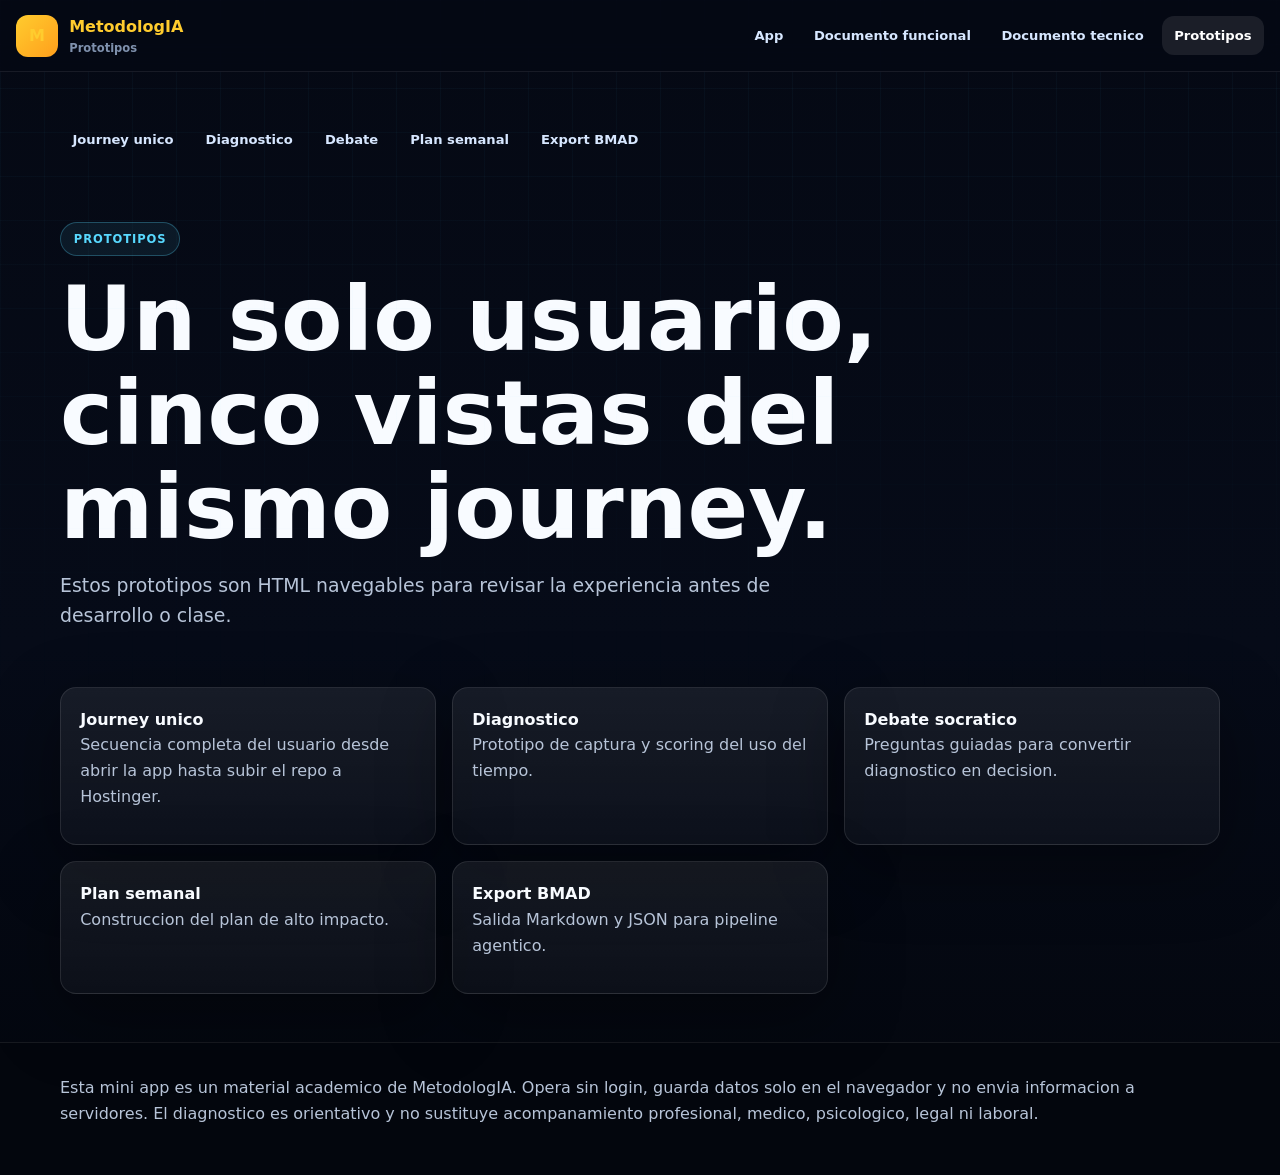
==== prototipos/index.html @ 7e67502f "Initial MetodologIA ocupado productivo app" ====
<!doctype html>
<html lang="es">
<head>
  <meta charset="utf-8">
  <meta name="viewport" content="width=device-width, initial-scale=1">
  <title>Indice de prototipos | Prototipos | MetodologIA</title>
  <link rel="icon" href="../assets/favicon.svg" type="image/svg+xml">
  <link rel="stylesheet" href="../assets/styles.css">
</head>
<body>
  <header class="topbar">
    <a class="brand" href="../index.html"><span class="brand-mark">M</span><span><strong>Metodolog<span>IA</span></strong><small>Prototipos</small></span></a>
    <nav class="nav"><a href="../index.html">App</a><a href="../documento-funcional.html">Documento funcional</a><a href="../documento-tecnico.html">Documento tecnico</a><a class="active" href="index.html">Prototipos</a></nav>
  </header>
  <main class="wrap doc">
    <div class="prototype-nav"><a class="" href="01-journey-usuario.html">Journey unico</a><a class="" href="02-diagnostico.html">Diagnostico</a><a class="" href="03-debate-socratico.html">Debate</a><a class="" href="04-plan-semanal.html">Plan semanal</a><a class="" href="05-export-bmad.html">Export BMAD</a></div>
    <section class="doc-hero"><span class="eyebrow">Prototipos</span><h1>Un solo usuario, cinco vistas del mismo journey.</h1><p class="lead">Estos prototipos son HTML navegables para revisar la experiencia antes de desarrollo o clase.</p></section><div class="station-grid"><a class="station-card" href="01-journey-usuario.html"><strong>Journey unico</strong><p>Secuencia completa del usuario desde abrir la app hasta subir el repo a Hostinger.</p></a><a class="station-card" href="02-diagnostico.html"><strong>Diagnostico</strong><p>Prototipo de captura y scoring del uso del tiempo.</p></a><a class="station-card" href="03-debate-socratico.html"><strong>Debate socratico</strong><p>Preguntas guiadas para convertir diagnostico en decision.</p></a><a class="station-card" href="04-plan-semanal.html"><strong>Plan semanal</strong><p>Construccion del plan de alto impacto.</p></a><a class="station-card" href="05-export-bmad.html"><strong>Export BMAD</strong><p>Salida Markdown y JSON para pipeline agentico.</p></a></div>
  </main>
  <footer class="footer"><div class="wrap"><p>Esta mini app es un material academico de MetodologIA. Opera sin login, guarda datos solo en el navegador y no envia informacion a servidores. El diagnostico es orientativo y no sustituye acompanamiento profesional, medico, psicologico, legal ni laboral.</p></div></footer>
  <script src="../assets/storage.js"></script>
  <script src="../assets/diagnostic-engine.js"></script>
  <script src="../assets/exporters.js"></script>
  <script src="../assets/app.js"></script>
</body>
</html>
---- assets/styles.css ----
:root{--bg:#050914;--bg2:#0b1324;--panel:#10192d;--panel2:#15213a;--line:#26375d;--text:#f8fbff;--muted:#b7c4d8;--cyan:#58d9ff;--blue:#6d8cff;--gold:#ffcc2e;--orange:#ff9f1c;--danger:#ff5c7a;--ok:#62e6a8;--radius:16px;--shadow:0 22px 70px rgba(0,0,0,.36);font-family:Inter,ui-sans-serif,system-ui,-apple-system,BlinkMacSystemFont,"Segoe UI",sans-serif}
*{box-sizing:border-box;min-width:0}html{scroll-behavior:smooth}body{margin:0;background:linear-gradient(180deg,var(--bg),#060b18 55%,#03060d);color:var(--text);font-family:Inter,ui-sans-serif,system-ui,-apple-system,BlinkMacSystemFont,"Segoe UI",sans-serif;line-height:1.6;overflow-x:hidden}body:before{content:"";position:fixed;inset:0;pointer-events:none;background:linear-gradient(rgba(88,217,255,.04) 1px,transparent 1px),linear-gradient(90deg,rgba(88,217,255,.04) 1px,transparent 1px);background-size:44px 44px;mask-image:linear-gradient(to bottom,black,transparent 80%)}
a{color:inherit;text-decoration:none}p{color:var(--muted);margin:0 0 1rem}h1,h2,h3{line-height:1.05;margin:0 0 1rem;letter-spacing:0}h1{font-size:clamp(2.4rem,7vw,5.8rem);max-width:980px}h2{font-size:clamp(1.7rem,4vw,3rem)}h1 span,.brand span{color:var(--gold)}code,pre{font-family:ui-monospace,SFMono-Regular,Menlo,monospace}pre{white-space:pre-wrap;background:#050914;border:1px solid var(--line);border-radius:14px;padding:1rem;overflow:auto;color:#d7e7ff}.wrap{width:min(1160px,calc(100% - 40px));margin:0 auto}.topbar{position:sticky;top:0;z-index:40;display:flex;align-items:center;gap:1rem;padding:.85rem 1rem;background:rgba(5,9,20,.86);border-bottom:1px solid rgba(255,255,255,.08);backdrop-filter:blur(16px)}.brand{display:flex;align-items:center;gap:.7rem}.brand-mark{width:42px;height:42px;border-radius:12px;background:linear-gradient(135deg,var(--gold),var(--orange));color:#07101f;display:grid;place-items:center;font-weight:900}.brand strong{font-size:1rem}.brand small{display:block;color:#7f91ad;font-weight:700;font-size:.72rem}.nav{margin-left:auto;display:flex;gap:.35rem;flex-wrap:wrap}.nav a,.prototype-nav a{padding:.58rem .78rem;border-radius:12px;color:#d7e7ff;font-weight:800;font-size:.82rem}.nav a:hover,.nav a.active,.prototype-nav a.active{background:rgba(255,255,255,.09);color:white}.hero{padding:6rem 0 4rem}.tool-hero{min-height:calc(100vh - 72px);display:flex;align-items:center}.hero-grid{display:grid;grid-template-columns:1.15fr .85fr;gap:2rem;align-items:center}.lead{font-size:1.18rem;max-width:780px}.eyebrow{display:inline-block;color:var(--cyan);border:1px solid rgba(88,217,255,.28);background:rgba(88,217,255,.08);border-radius:999px;padding:.42rem .8rem;font-weight:900;font-size:.72rem;letter-spacing:.08em;text-transform:uppercase;margin-bottom:1rem}.btn{border:1px solid var(--line);border-radius:14px;padding:.82rem 1.05rem;font-weight:900;display:inline-flex;align-items:center;justify-content:center;gap:.45rem;cursor:pointer;background:var(--panel);color:var(--text)}.btn.primary{background:linear-gradient(135deg,var(--cyan),var(--blue));border-color:transparent;color:#06101f}.btn.ghost{background:rgba(255,255,255,.04)}.btn.danger{background:rgba(255,92,122,.12);border-color:rgba(255,92,122,.38);color:#ffd6de}.hero-actions,.toolbar{display:flex;flex-wrap:wrap;gap:.75rem;margin-top:1.3rem}.hero-panel,.panel,.notice,.doc-section,.result-card,.station-card,.mini-card{background:linear-gradient(180deg,rgba(255,255,255,.07),rgba(255,255,255,.035));border:1px solid rgba(255,255,255,.1);border-radius:var(--radius);box-shadow:var(--shadow)}.hero-panel{display:grid;grid-template-columns:1fr 1fr;gap:1rem;padding:1rem}.metric{padding:1rem;border-radius:14px;background:rgba(5,9,20,.58);border:1px solid var(--line)}.metric strong{font-size:2rem;display:block}.metric span,.result-card span{color:#92a5c4;font-weight:800;font-size:.78rem}.section{padding:4rem 0}.section-head{max-width:760px;margin-bottom:1.6rem}.station-grid,.source-grid,.results-grid,.spec-grid{display:grid;grid-template-columns:repeat(3,1fr);gap:1rem}.station-card,.mini-card,.result-card{display:block;padding:1.2rem}.station-card span{color:var(--gold);font-weight:900;font-family:ui-monospace,SFMono-Regular,Menlo,monospace}.station-card:hover{border-color:rgba(88,217,255,.35);transform:translateY(-2px)}.notice{padding:1rem;margin:1rem 0;color:#ffeaa0}.app-shell{scroll-margin-top:90px}.activity-table-wrap{overflow:auto;border:1px solid var(--line);border-radius:16px}.activity-table{width:100%;border-collapse:collapse;min-width:860px;background:rgba(5,9,20,.55)}th,td{text-align:left;padding:.75rem;border-bottom:1px solid var(--line);vertical-align:middle}th{color:#dce9ff;font-size:.82rem}input,select,textarea{width:100%;border:1px solid var(--line);background:#07101f;color:var(--text);border-radius:12px;padding:.75rem;font:inherit}label{display:grid;gap:.45rem;color:#dce9ff;font-weight:800}.results-grid{grid-template-columns:repeat(4,1fr);margin-top:1rem}.result-card strong{font-size:2rem;color:var(--gold);display:block}.quadrants{display:grid;grid-template-columns:repeat(2,1fr);gap:1rem;margin-top:1rem}.quadrant{padding:1rem;border:1px solid var(--line);border-radius:16px;background:rgba(255,255,255,.04)}.quadrant ul{margin:.5rem 0 0;padding-left:1.1rem;color:var(--muted)}.two-col{display:grid;grid-template-columns:.85fr 1.15fr;gap:1.5rem;align-items:start}.panel{padding:1.2rem}.question-list{display:grid;gap:.75rem}.question-list div{padding:.85rem;border-radius:12px;background:rgba(88,217,255,.07);border:1px solid rgba(88,217,255,.18)}.plan-form{display:grid;gap:1rem}.closing-panel{text-align:center;background:linear-gradient(135deg,rgba(255,204,46,.1),rgba(88,217,255,.08));border:1px solid rgba(255,204,46,.24);border-radius:22px}.doc{padding:3rem 0}.doc-hero{padding:2.5rem 0}.doc-section{padding:1.4rem;margin:1rem 0}.prototype-nav{display:flex;gap:.45rem;flex-wrap:wrap;margin-bottom:1.4rem}.timeline{display:grid;gap:.8rem}.timeline div{display:grid;grid-template-columns:44px 1fr;gap:.8rem;padding:1rem;border-radius:16px;background:rgba(255,255,255,.05);border:1px solid var(--line)}.timeline span{width:34px;height:34px;display:grid;place-items:center;border-radius:11px;background:linear-gradient(135deg,var(--gold),var(--orange));color:#07101f;font-weight:900}.prototype-demo{display:grid;gap:1rem}.demo-output{padding:1rem;border-radius:14px;background:#07101f;border:1px solid var(--line);color:var(--muted)}.footer{padding:2rem 0;border-top:1px solid rgba(255,255,255,.08);background:#03060d}.footer-grid{display:grid;grid-template-columns:1fr 1fr;gap:1.5rem}
@media(max-width:940px){.hero-grid,.two-col,.station-grid,.source-grid,.results-grid,.spec-grid,.footer-grid{grid-template-columns:1fr}.hero-panel,.quadrants{grid-template-columns:1fr}.tool-hero{min-height:auto}.nav{width:100%;margin-left:0}.topbar{align-items:flex-start;flex-wrap:wrap}h1{font-size:clamp(2.15rem,12vw,3.4rem)}.wrap{width:min(100% - 28px,1160px)}.section{padding:3rem 0}}
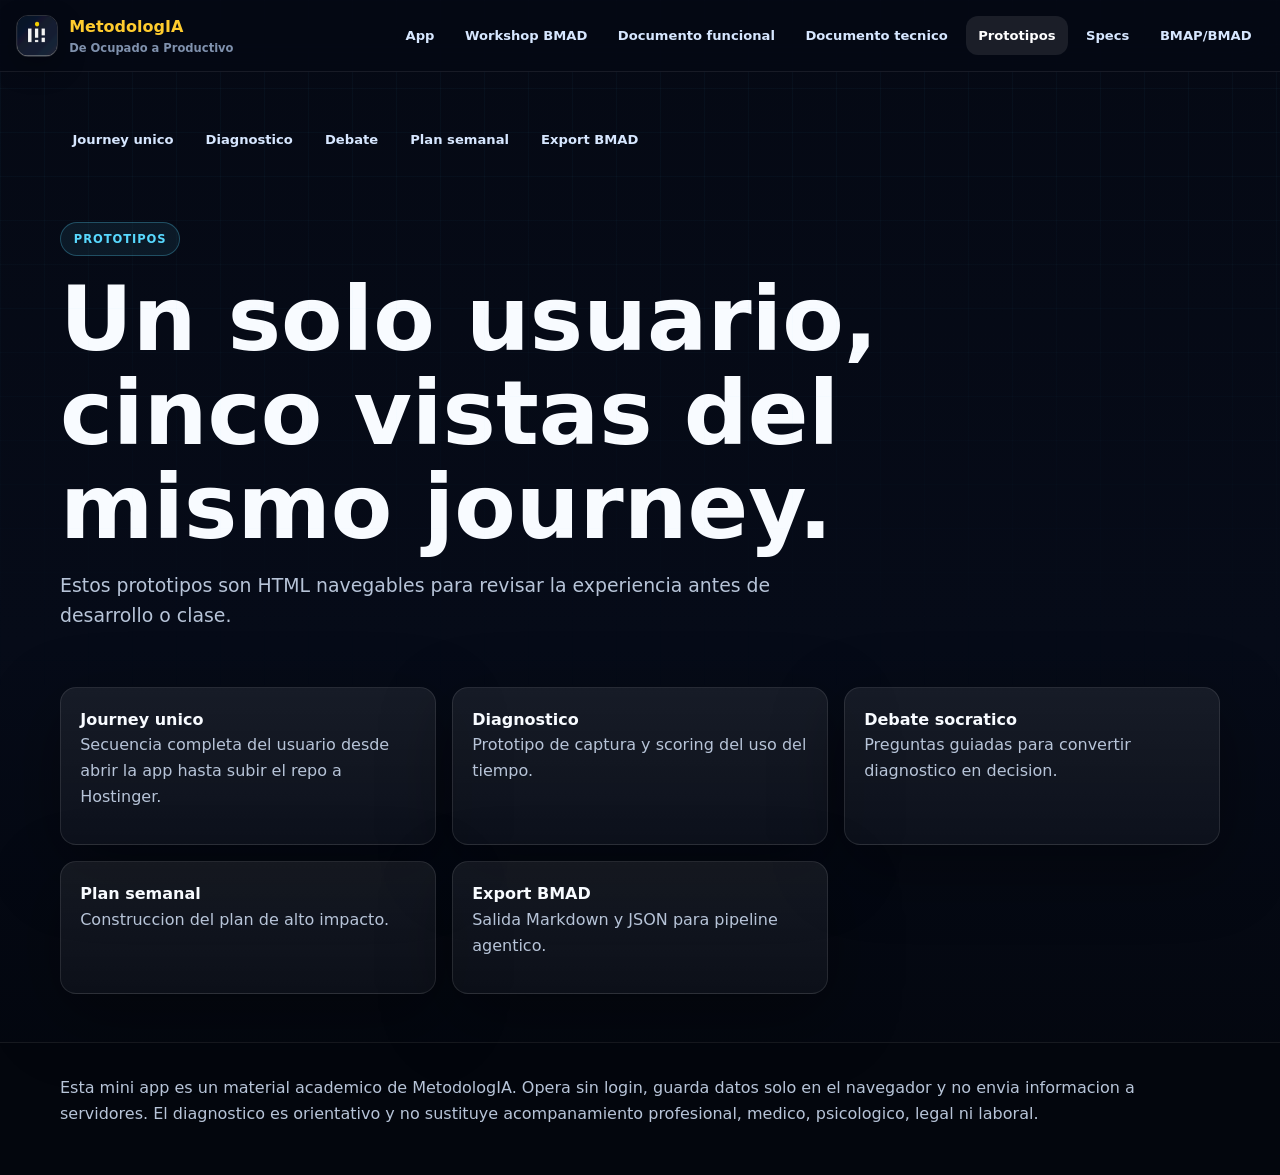
==== commit c97cfada: "Add BMAD workshop and Gemini guide" ====
--- a/prototipos/index.html
+++ b/prototipos/index.html
@@ -9,8 +9,11 @@
 </head>
 <body>
   <header class="topbar">
-    <a class="brand" href="../index.html"><span class="brand-mark">M</span><span><strong>Metodolog<span>IA</span></strong><small>Prototipos</small></span></a>
-    <nav class="nav"><a href="../index.html">App</a><a href="../documento-funcional.html">Documento funcional</a><a href="../documento-tecnico.html">Documento tecnico</a><a class="active" href="index.html">Prototipos</a></nav>
+    <a class="brand" href="../index.html" aria-label="Ir a la app MetodologIA">
+      <img class="brand-logo" src="../assets/metodologia_logo_primary.png" alt="MetodologIA">
+      <span><strong>Metodolog<span>IA</span></strong><small>De Ocupado a Productivo</small></span>
+    </a>
+    <nav class="nav"><a class="" href="../index.html">App</a><a class="" href="../workshop-bmad.html">Workshop BMAD</a><a class="" href="../documento-funcional.html">Documento funcional</a><a class="" href="../documento-tecnico.html">Documento tecnico</a><a class="active" href="../prototipos/index.html">Prototipos</a><a class="" href="../specs/00-product-vision.md">Specs</a><a class="" href="../bmap/prd.md">BMAP/BMAD</a></nav>
   </header>
   <main class="wrap doc">
     <div class="prototype-nav"><a class="" href="01-journey-usuario.html">Journey unico</a><a class="" href="02-diagnostico.html">Diagnostico</a><a class="" href="03-debate-socratico.html">Debate</a><a class="" href="04-plan-semanal.html">Plan semanal</a><a class="" href="05-export-bmad.html">Export BMAD</a></div>
--- a/assets/styles.css
+++ b/assets/styles.css
@@ -2,4 +2,29 @@
 *{box-sizing:border-box;min-width:0}html{scroll-behavior:smooth}body{margin:0;background:linear-gradient(180deg,var(--bg),#060b18 55%,#03060d);color:var(--text);font-family:Inter,ui-sans-serif,system-ui,-apple-system,BlinkMacSystemFont,"Segoe UI",sans-serif;line-height:1.6;overflow-x:hidden}body:before{content:"";position:fixed;inset:0;pointer-events:none;background:linear-gradient(rgba(88,217,255,.04) 1px,transparent 1px),linear-gradient(90deg,rgba(88,217,255,.04) 1px,transparent 1px);background-size:44px 44px;mask-image:linear-gradient(to bottom,black,transparent 80%)}
 a{color:inherit;text-decoration:none}p{color:var(--muted);margin:0 0 1rem}h1,h2,h3{line-height:1.05;margin:0 0 1rem;letter-spacing:0}h1{font-size:clamp(2.4rem,7vw,5.8rem);max-width:980px}h2{font-size:clamp(1.7rem,4vw,3rem)}h1 span,.brand span{color:var(--gold)}code,pre{font-family:ui-monospace,SFMono-Regular,Menlo,monospace}pre{white-space:pre-wrap;background:#050914;border:1px solid var(--line);border-radius:14px;padding:1rem;overflow:auto;color:#d7e7ff}.wrap{width:min(1160px,calc(100% - 40px));margin:0 auto}.topbar{position:sticky;top:0;z-index:40;display:flex;align-items:center;gap:1rem;padding:.85rem 1rem;background:rgba(5,9,20,.86);border-bottom:1px solid rgba(255,255,255,.08);backdrop-filter:blur(16px)}.brand{display:flex;align-items:center;gap:.7rem}.brand-mark{width:42px;height:42px;border-radius:12px;background:linear-gradient(135deg,var(--gold),var(--orange));color:#07101f;display:grid;place-items:center;font-weight:900}.brand strong{font-size:1rem}.brand small{display:block;color:#7f91ad;font-weight:700;font-size:.72rem}.nav{margin-left:auto;display:flex;gap:.35rem;flex-wrap:wrap}.nav a,.prototype-nav a{padding:.58rem .78rem;border-radius:12px;color:#d7e7ff;font-weight:800;font-size:.82rem}.nav a:hover,.nav a.active,.prototype-nav a.active{background:rgba(255,255,255,.09);color:white}.hero{padding:6rem 0 4rem}.tool-hero{min-height:calc(100vh - 72px);display:flex;align-items:center}.hero-grid{display:grid;grid-template-columns:1.15fr .85fr;gap:2rem;align-items:center}.lead{font-size:1.18rem;max-width:780px}.eyebrow{display:inline-block;color:var(--cyan);border:1px solid rgba(88,217,255,.28);background:rgba(88,217,255,.08);border-radius:999px;padding:.42rem .8rem;font-weight:900;font-size:.72rem;letter-spacing:.08em;text-transform:uppercase;margin-bottom:1rem}.btn{border:1px solid var(--line);border-radius:14px;padding:.82rem 1.05rem;font-weight:900;display:inline-flex;align-items:center;justify-content:center;gap:.45rem;cursor:pointer;background:var(--panel);color:var(--text)}.btn.primary{background:linear-gradient(135deg,var(--cyan),var(--blue));border-color:transparent;color:#06101f}.btn.ghost{background:rgba(255,255,255,.04)}.btn.danger{background:rgba(255,92,122,.12);border-color:rgba(255,92,122,.38);color:#ffd6de}.hero-actions,.toolbar{display:flex;flex-wrap:wrap;gap:.75rem;margin-top:1.3rem}.hero-panel,.panel,.notice,.doc-section,.result-card,.station-card,.mini-card{background:linear-gradient(180deg,rgba(255,255,255,.07),rgba(255,255,255,.035));border:1px solid rgba(255,255,255,.1);border-radius:var(--radius);box-shadow:var(--shadow)}.hero-panel{display:grid;grid-template-columns:1fr 1fr;gap:1rem;padding:1rem}.metric{padding:1rem;border-radius:14px;background:rgba(5,9,20,.58);border:1px solid var(--line)}.metric strong{font-size:2rem;display:block}.metric span,.result-card span{color:#92a5c4;font-weight:800;font-size:.78rem}.section{padding:4rem 0}.section-head{max-width:760px;margin-bottom:1.6rem}.station-grid,.source-grid,.results-grid,.spec-grid{display:grid;grid-template-columns:repeat(3,1fr);gap:1rem}.station-card,.mini-card,.result-card{display:block;padding:1.2rem}.station-card span{color:var(--gold);font-weight:900;font-family:ui-monospace,SFMono-Regular,Menlo,monospace}.station-card:hover{border-color:rgba(88,217,255,.35);transform:translateY(-2px)}.notice{padding:1rem;margin:1rem 0;color:#ffeaa0}.app-shell{scroll-margin-top:90px}.activity-table-wrap{overflow:auto;border:1px solid var(--line);border-radius:16px}.activity-table{width:100%;border-collapse:collapse;min-width:860px;background:rgba(5,9,20,.55)}th,td{text-align:left;padding:.75rem;border-bottom:1px solid var(--line);vertical-align:middle}th{color:#dce9ff;font-size:.82rem}input,select,textarea{width:100%;border:1px solid var(--line);background:#07101f;color:var(--text);border-radius:12px;padding:.75rem;font:inherit}label{display:grid;gap:.45rem;color:#dce9ff;font-weight:800}.results-grid{grid-template-columns:repeat(4,1fr);margin-top:1rem}.result-card strong{font-size:2rem;color:var(--gold);display:block}.quadrants{display:grid;grid-template-columns:repeat(2,1fr);gap:1rem;margin-top:1rem}.quadrant{padding:1rem;border:1px solid var(--line);border-radius:16px;background:rgba(255,255,255,.04)}.quadrant ul{margin:.5rem 0 0;padding-left:1.1rem;color:var(--muted)}.two-col{display:grid;grid-template-columns:.85fr 1.15fr;gap:1.5rem;align-items:start}.panel{padding:1.2rem}.question-list{display:grid;gap:.75rem}.question-list div{padding:.85rem;border-radius:12px;background:rgba(88,217,255,.07);border:1px solid rgba(88,217,255,.18)}.plan-form{display:grid;gap:1rem}.closing-panel{text-align:center;background:linear-gradient(135deg,rgba(255,204,46,.1),rgba(88,217,255,.08));border:1px solid rgba(255,204,46,.24);border-radius:22px}.doc{padding:3rem 0}.doc-hero{padding:2.5rem 0}.doc-section{padding:1.4rem;margin:1rem 0}.prototype-nav{display:flex;gap:.45rem;flex-wrap:wrap;margin-bottom:1.4rem}.timeline{display:grid;gap:.8rem}.timeline div{display:grid;grid-template-columns:44px 1fr;gap:.8rem;padding:1rem;border-radius:16px;background:rgba(255,255,255,.05);border:1px solid var(--line)}.timeline span{width:34px;height:34px;display:grid;place-items:center;border-radius:11px;background:linear-gradient(135deg,var(--gold),var(--orange));color:#07101f;font-weight:900}.prototype-demo{display:grid;gap:1rem}.demo-output{padding:1rem;border-radius:14px;background:#07101f;border:1px solid var(--line);color:var(--muted)}.footer{padding:2rem 0;border-top:1px solid rgba(255,255,255,.08);background:#03060d}.footer-grid{display:grid;grid-template-columns:1fr 1fr;gap:1.5rem}
 @media(max-width:940px){.hero-grid,.two-col,.station-grid,.source-grid,.results-grid,.spec-grid,.footer-grid{grid-template-columns:1fr}.hero-panel,.quadrants{grid-template-columns:1fr}.tool-hero{min-height:auto}.nav{width:100%;margin-left:0}.topbar{align-items:flex-start;flex-wrap:wrap}h1{font-size:clamp(2.15rem,12vw,3.4rem)}.wrap{width:min(100% - 28px,1160px)}.section{padding:3rem 0}}
-
+/* BMAD workshop and Gemini BYOK */
+.brand-logo{width:42px;height:42px;border-radius:12px;object-fit:cover;border:1px solid rgba(255,255,255,.16);box-shadow:0 10px 28px rgba(0,0,0,.28)}
+.workshop-hero{padding:5rem 0 3rem}
+.stepper{display:grid;grid-template-columns:280px 1fr;gap:1.25rem;align-items:start}
+.step-list{position:sticky;top:92px;display:grid;gap:.55rem}
+.step-button{width:100%;text-align:left;border:1px solid var(--line);border-radius:14px;background:rgba(255,255,255,.045);color:var(--text);padding:.85rem;cursor:pointer;font-weight:900}
+.step-button span{display:block;color:var(--gold);font-family:ui-monospace,SFMono-Regular,Menlo,monospace;font-size:.74rem}
+.step-button.active,.step-button:hover{border-color:rgba(88,217,255,.42);background:rgba(88,217,255,.1)}
+.step-pane{display:none}
+.step-pane.active{display:block}
+.command-grid{display:grid;grid-template-columns:repeat(2,1fr);gap:.8rem}
+.command-card{border:1px solid var(--line);border-radius:14px;background:rgba(5,9,20,.56);padding:.95rem}
+.command-card code{display:block;color:var(--gold);margin-bottom:.35rem;word-break:break-word}
+.chat-shell{display:grid;grid-template-columns:.85fr 1.15fr;gap:1rem}
+.chat-config,.chat-panel{display:grid;gap:.8rem}
+.chat-log{min-height:280px;max-height:520px;overflow:auto;padding:1rem;border:1px solid var(--line);border-radius:14px;background:#07101f}
+.chat-msg{padding:.8rem;border-radius:14px;margin-bottom:.7rem;border:1px solid rgba(255,255,255,.08)}
+.chat-msg.user{background:rgba(255,204,46,.08)}
+.chat-msg.assistant{background:rgba(88,217,255,.08)}
+.chat-msg.error{background:rgba(255,92,122,.1);border-color:rgba(255,92,122,.35)}
+.file-list{display:grid;gap:.45rem;color:var(--muted);font-size:.9rem}
+.file-pill{display:flex;justify-content:space-between;gap:.7rem;border:1px solid var(--line);border-radius:999px;padding:.45rem .7rem;background:rgba(255,255,255,.04)}
+.status-line{color:var(--muted);font-size:.88rem}
+.handoff-grid{display:grid;grid-template-columns:1fr 1fr;gap:1rem}
+.copy-note{font-size:.86rem;color:#ffeaa0}
+@media(max-width:940px){.stepper,.chat-shell,.handoff-grid,.command-grid{grid-template-columns:1fr}.step-list{position:static}}
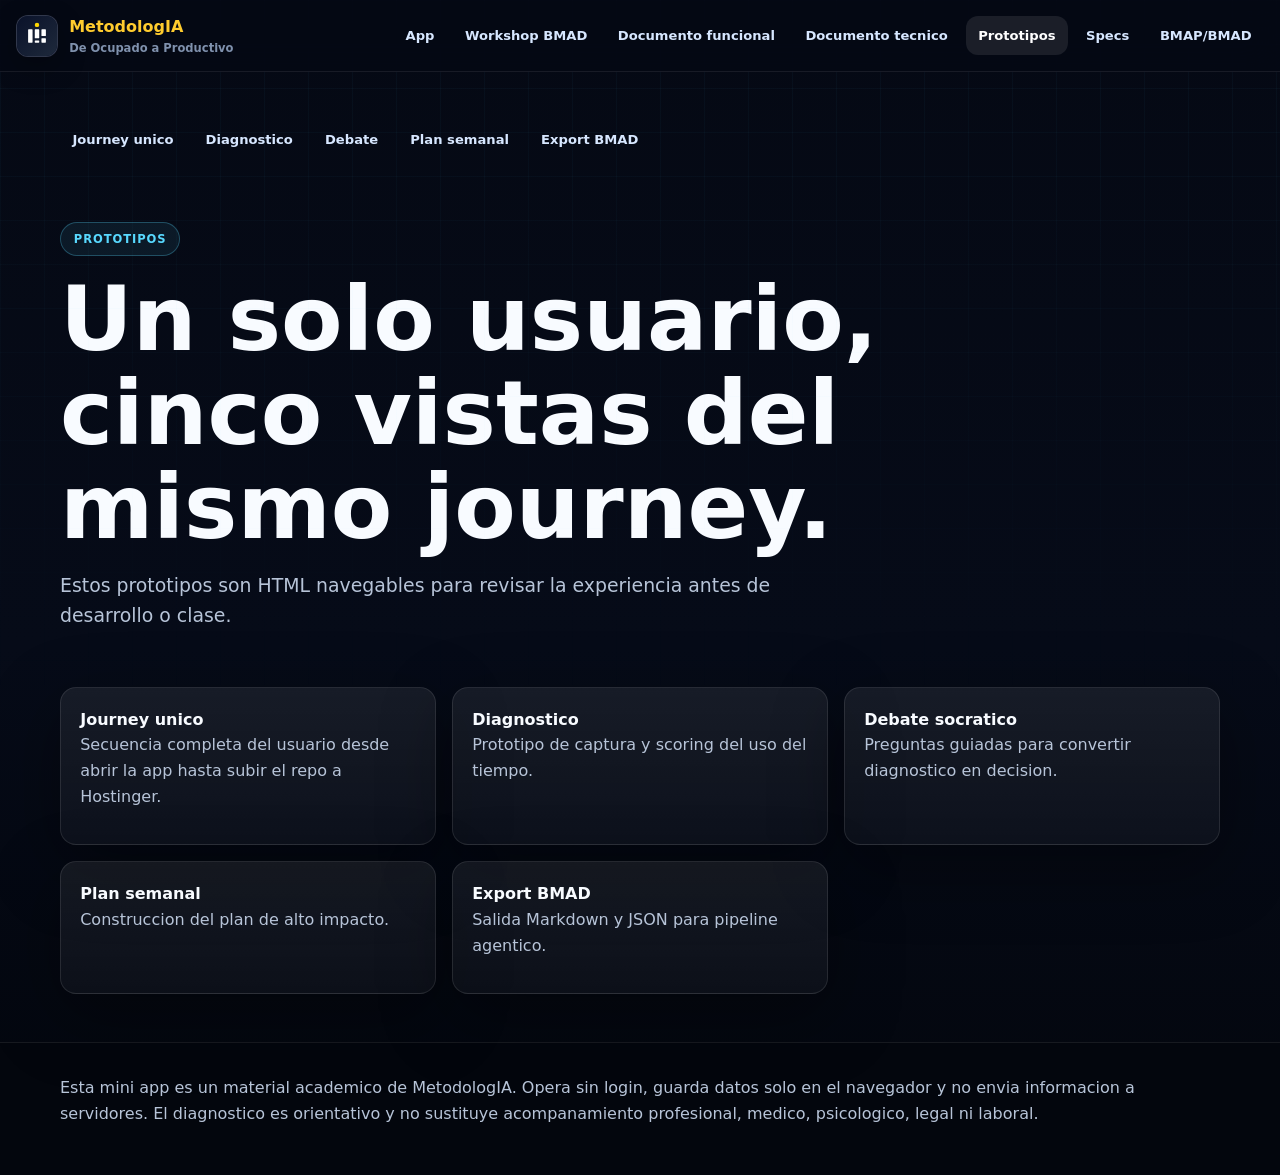
==== commit 6a94ff56: "Use MetodologIA SVG logo for favicon and brand" ====
--- a/prototipos/index.html
+++ b/prototipos/index.html
@@ -10,7 +10,7 @@
 <body>
   <header class="topbar">
     <a class="brand" href="../index.html" aria-label="Ir a la app MetodologIA">
-      <img class="brand-logo" src="../assets/metodologia_logo_primary.png" alt="MetodologIA">
+      <img class="brand-logo" src="../assets/logo-metodologia.svg" alt="MetodologIA">
       <span><strong>Metodolog<span>IA</span></strong><small>De Ocupado a Productivo</small></span>
     </a>
     <nav class="nav"><a class="" href="../index.html">App</a><a class="" href="../workshop-bmad.html">Workshop BMAD</a><a class="" href="../documento-funcional.html">Documento funcional</a><a class="" href="../documento-tecnico.html">Documento tecnico</a><a class="active" href="../prototipos/index.html">Prototipos</a><a class="" href="../specs/00-product-vision.md">Specs</a><a class="" href="../bmap/prd.md">BMAP/BMAD</a></nav>
--- a/assets/styles.css
+++ b/assets/styles.css
@@ -1,9 +1,9 @@
 :root{--bg:#050914;--bg2:#0b1324;--panel:#10192d;--panel2:#15213a;--line:#26375d;--text:#f8fbff;--muted:#b7c4d8;--cyan:#58d9ff;--blue:#6d8cff;--gold:#ffcc2e;--orange:#ff9f1c;--danger:#ff5c7a;--ok:#62e6a8;--radius:16px;--shadow:0 22px 70px rgba(0,0,0,.36);font-family:Inter,ui-sans-serif,system-ui,-apple-system,BlinkMacSystemFont,"Segoe UI",sans-serif}
 *{box-sizing:border-box;min-width:0}html{scroll-behavior:smooth}body{margin:0;background:linear-gradient(180deg,var(--bg),#060b18 55%,#03060d);color:var(--text);font-family:Inter,ui-sans-serif,system-ui,-apple-system,BlinkMacSystemFont,"Segoe UI",sans-serif;line-height:1.6;overflow-x:hidden}body:before{content:"";position:fixed;inset:0;pointer-events:none;background:linear-gradient(rgba(88,217,255,.04) 1px,transparent 1px),linear-gradient(90deg,rgba(88,217,255,.04) 1px,transparent 1px);background-size:44px 44px;mask-image:linear-gradient(to bottom,black,transparent 80%)}
-a{color:inherit;text-decoration:none}p{color:var(--muted);margin:0 0 1rem}h1,h2,h3{line-height:1.05;margin:0 0 1rem;letter-spacing:0}h1{font-size:clamp(2.4rem,7vw,5.8rem);max-width:980px}h2{font-size:clamp(1.7rem,4vw,3rem)}h1 span,.brand span{color:var(--gold)}code,pre{font-family:ui-monospace,SFMono-Regular,Menlo,monospace}pre{white-space:pre-wrap;background:#050914;border:1px solid var(--line);border-radius:14px;padding:1rem;overflow:auto;color:#d7e7ff}.wrap{width:min(1160px,calc(100% - 40px));margin:0 auto}.topbar{position:sticky;top:0;z-index:40;display:flex;align-items:center;gap:1rem;padding:.85rem 1rem;background:rgba(5,9,20,.86);border-bottom:1px solid rgba(255,255,255,.08);backdrop-filter:blur(16px)}.brand{display:flex;align-items:center;gap:.7rem}.brand-mark{width:42px;height:42px;border-radius:12px;background:linear-gradient(135deg,var(--gold),var(--orange));color:#07101f;display:grid;place-items:center;font-weight:900}.brand strong{font-size:1rem}.brand small{display:block;color:#7f91ad;font-weight:700;font-size:.72rem}.nav{margin-left:auto;display:flex;gap:.35rem;flex-wrap:wrap}.nav a,.prototype-nav a{padding:.58rem .78rem;border-radius:12px;color:#d7e7ff;font-weight:800;font-size:.82rem}.nav a:hover,.nav a.active,.prototype-nav a.active{background:rgba(255,255,255,.09);color:white}.hero{padding:6rem 0 4rem}.tool-hero{min-height:calc(100vh - 72px);display:flex;align-items:center}.hero-grid{display:grid;grid-template-columns:1.15fr .85fr;gap:2rem;align-items:center}.lead{font-size:1.18rem;max-width:780px}.eyebrow{display:inline-block;color:var(--cyan);border:1px solid rgba(88,217,255,.28);background:rgba(88,217,255,.08);border-radius:999px;padding:.42rem .8rem;font-weight:900;font-size:.72rem;letter-spacing:.08em;text-transform:uppercase;margin-bottom:1rem}.btn{border:1px solid var(--line);border-radius:14px;padding:.82rem 1.05rem;font-weight:900;display:inline-flex;align-items:center;justify-content:center;gap:.45rem;cursor:pointer;background:var(--panel);color:var(--text)}.btn.primary{background:linear-gradient(135deg,var(--cyan),var(--blue));border-color:transparent;color:#06101f}.btn.ghost{background:rgba(255,255,255,.04)}.btn.danger{background:rgba(255,92,122,.12);border-color:rgba(255,92,122,.38);color:#ffd6de}.hero-actions,.toolbar{display:flex;flex-wrap:wrap;gap:.75rem;margin-top:1.3rem}.hero-panel,.panel,.notice,.doc-section,.result-card,.station-card,.mini-card{background:linear-gradient(180deg,rgba(255,255,255,.07),rgba(255,255,255,.035));border:1px solid rgba(255,255,255,.1);border-radius:var(--radius);box-shadow:var(--shadow)}.hero-panel{display:grid;grid-template-columns:1fr 1fr;gap:1rem;padding:1rem}.metric{padding:1rem;border-radius:14px;background:rgba(5,9,20,.58);border:1px solid var(--line)}.metric strong{font-size:2rem;display:block}.metric span,.result-card span{color:#92a5c4;font-weight:800;font-size:.78rem}.section{padding:4rem 0}.section-head{max-width:760px;margin-bottom:1.6rem}.station-grid,.source-grid,.results-grid,.spec-grid{display:grid;grid-template-columns:repeat(3,1fr);gap:1rem}.station-card,.mini-card,.result-card{display:block;padding:1.2rem}.station-card span{color:var(--gold);font-weight:900;font-family:ui-monospace,SFMono-Regular,Menlo,monospace}.station-card:hover{border-color:rgba(88,217,255,.35);transform:translateY(-2px)}.notice{padding:1rem;margin:1rem 0;color:#ffeaa0}.app-shell{scroll-margin-top:90px}.activity-table-wrap{overflow:auto;border:1px solid var(--line);border-radius:16px}.activity-table{width:100%;border-collapse:collapse;min-width:860px;background:rgba(5,9,20,.55)}th,td{text-align:left;padding:.75rem;border-bottom:1px solid var(--line);vertical-align:middle}th{color:#dce9ff;font-size:.82rem}input,select,textarea{width:100%;border:1px solid var(--line);background:#07101f;color:var(--text);border-radius:12px;padding:.75rem;font:inherit}label{display:grid;gap:.45rem;color:#dce9ff;font-weight:800}.results-grid{grid-template-columns:repeat(4,1fr);margin-top:1rem}.result-card strong{font-size:2rem;color:var(--gold);display:block}.quadrants{display:grid;grid-template-columns:repeat(2,1fr);gap:1rem;margin-top:1rem}.quadrant{padding:1rem;border:1px solid var(--line);border-radius:16px;background:rgba(255,255,255,.04)}.quadrant ul{margin:.5rem 0 0;padding-left:1.1rem;color:var(--muted)}.two-col{display:grid;grid-template-columns:.85fr 1.15fr;gap:1.5rem;align-items:start}.panel{padding:1.2rem}.question-list{display:grid;gap:.75rem}.question-list div{padding:.85rem;border-radius:12px;background:rgba(88,217,255,.07);border:1px solid rgba(88,217,255,.18)}.plan-form{display:grid;gap:1rem}.closing-panel{text-align:center;background:linear-gradient(135deg,rgba(255,204,46,.1),rgba(88,217,255,.08));border:1px solid rgba(255,204,46,.24);border-radius:22px}.doc{padding:3rem 0}.doc-hero{padding:2.5rem 0}.doc-section{padding:1.4rem;margin:1rem 0}.prototype-nav{display:flex;gap:.45rem;flex-wrap:wrap;margin-bottom:1.4rem}.timeline{display:grid;gap:.8rem}.timeline div{display:grid;grid-template-columns:44px 1fr;gap:.8rem;padding:1rem;border-radius:16px;background:rgba(255,255,255,.05);border:1px solid var(--line)}.timeline span{width:34px;height:34px;display:grid;place-items:center;border-radius:11px;background:linear-gradient(135deg,var(--gold),var(--orange));color:#07101f;font-weight:900}.prototype-demo{display:grid;gap:1rem}.demo-output{padding:1rem;border-radius:14px;background:#07101f;border:1px solid var(--line);color:var(--muted)}.footer{padding:2rem 0;border-top:1px solid rgba(255,255,255,.08);background:#03060d}.footer-grid{display:grid;grid-template-columns:1fr 1fr;gap:1.5rem}
+a{color:inherit;text-decoration:none}p{color:var(--muted);margin:0 0 1rem}h1,h2,h3{line-height:1.05;margin:0 0 1rem;letter-spacing:0}h1{font-size:clamp(2.4rem,7vw,5.8rem);max-width:980px}h2{font-size:clamp(1.7rem,4vw,3rem)}h1 span,.brand span{color:var(--gold)}code,pre{font-family:ui-monospace,SFMono-Regular,Menlo,monospace}pre{white-space:pre-wrap;background:#050914;border:1px solid var(--line);border-radius:14px;padding:1rem;overflow:auto;color:#d7e7ff}.wrap{width:min(1160px,calc(100% - 40px));margin:0 auto}.topbar{position:sticky;top:0;z-index:40;display:flex;align-items:center;gap:1rem;padding:.85rem 1rem;background:rgba(5,9,20,.86);border-bottom:1px solid rgba(255,255,255,.08);backdrop-filter:blur(16px)}.brand{display:flex;align-items:center;gap:.7rem}.brand strong{font-size:1rem}.brand small{display:block;color:#7f91ad;font-weight:700;font-size:.72rem}.nav{margin-left:auto;display:flex;gap:.35rem;flex-wrap:wrap}.nav a,.prototype-nav a{padding:.58rem .78rem;border-radius:12px;color:#d7e7ff;font-weight:800;font-size:.82rem}.nav a:hover,.nav a.active,.prototype-nav a.active{background:rgba(255,255,255,.09);color:white}.hero{padding:6rem 0 4rem}.tool-hero{min-height:calc(100vh - 72px);display:flex;align-items:center}.hero-grid{display:grid;grid-template-columns:1.15fr .85fr;gap:2rem;align-items:center}.lead{font-size:1.18rem;max-width:780px}.eyebrow{display:inline-block;color:var(--cyan);border:1px solid rgba(88,217,255,.28);background:rgba(88,217,255,.08);border-radius:999px;padding:.42rem .8rem;font-weight:900;font-size:.72rem;letter-spacing:.08em;text-transform:uppercase;margin-bottom:1rem}.btn{border:1px solid var(--line);border-radius:14px;padding:.82rem 1.05rem;font-weight:900;display:inline-flex;align-items:center;justify-content:center;gap:.45rem;cursor:pointer;background:var(--panel);color:var(--text)}.btn.primary{background:linear-gradient(135deg,var(--cyan),var(--blue));border-color:transparent;color:#06101f}.btn.ghost{background:rgba(255,255,255,.04)}.btn.danger{background:rgba(255,92,122,.12);border-color:rgba(255,92,122,.38);color:#ffd6de}.hero-actions,.toolbar{display:flex;flex-wrap:wrap;gap:.75rem;margin-top:1.3rem}.hero-panel,.panel,.notice,.doc-section,.result-card,.station-card,.mini-card{background:linear-gradient(180deg,rgba(255,255,255,.07),rgba(255,255,255,.035));border:1px solid rgba(255,255,255,.1);border-radius:var(--radius);box-shadow:var(--shadow)}.hero-panel{display:grid;grid-template-columns:1fr 1fr;gap:1rem;padding:1rem}.metric{padding:1rem;border-radius:14px;background:rgba(5,9,20,.58);border:1px solid var(--line)}.metric strong{font-size:2rem;display:block}.metric span,.result-card span{color:#92a5c4;font-weight:800;font-size:.78rem}.section{padding:4rem 0}.section-head{max-width:760px;margin-bottom:1.6rem}.station-grid,.source-grid,.results-grid,.spec-grid{display:grid;grid-template-columns:repeat(3,1fr);gap:1rem}.station-card,.mini-card,.result-card{display:block;padding:1.2rem}.station-card span{color:var(--gold);font-weight:900;font-family:ui-monospace,SFMono-Regular,Menlo,monospace}.station-card:hover{border-color:rgba(88,217,255,.35);transform:translateY(-2px)}.notice{padding:1rem;margin:1rem 0;color:#ffeaa0}.app-shell{scroll-margin-top:90px}.activity-table-wrap{overflow:auto;border:1px solid var(--line);border-radius:16px}.activity-table{width:100%;border-collapse:collapse;min-width:860px;background:rgba(5,9,20,.55)}th,td{text-align:left;padding:.75rem;border-bottom:1px solid var(--line);vertical-align:middle}th{color:#dce9ff;font-size:.82rem}input,select,textarea{width:100%;border:1px solid var(--line);background:#07101f;color:var(--text);border-radius:12px;padding:.75rem;font:inherit}label{display:grid;gap:.45rem;color:#dce9ff;font-weight:800}.results-grid{grid-template-columns:repeat(4,1fr);margin-top:1rem}.result-card strong{font-size:2rem;color:var(--gold);display:block}.quadrants{display:grid;grid-template-columns:repeat(2,1fr);gap:1rem;margin-top:1rem}.quadrant{padding:1rem;border:1px solid var(--line);border-radius:16px;background:rgba(255,255,255,.04)}.quadrant ul{margin:.5rem 0 0;padding-left:1.1rem;color:var(--muted)}.two-col{display:grid;grid-template-columns:.85fr 1.15fr;gap:1.5rem;align-items:start}.panel{padding:1.2rem}.question-list{display:grid;gap:.75rem}.question-list div{padding:.85rem;border-radius:12px;background:rgba(88,217,255,.07);border:1px solid rgba(88,217,255,.18)}.plan-form{display:grid;gap:1rem}.closing-panel{text-align:center;background:linear-gradient(135deg,rgba(255,204,46,.1),rgba(88,217,255,.08));border:1px solid rgba(255,204,46,.24);border-radius:22px}.doc{padding:3rem 0}.doc-hero{padding:2.5rem 0}.doc-section{padding:1.4rem;margin:1rem 0}.prototype-nav{display:flex;gap:.45rem;flex-wrap:wrap;margin-bottom:1.4rem}.timeline{display:grid;gap:.8rem}.timeline div{display:grid;grid-template-columns:44px 1fr;gap:.8rem;padding:1rem;border-radius:16px;background:rgba(255,255,255,.05);border:1px solid var(--line)}.timeline span{width:34px;height:34px;display:grid;place-items:center;border-radius:11px;background:linear-gradient(135deg,var(--gold),var(--orange));color:#07101f;font-weight:900}.prototype-demo{display:grid;gap:1rem}.demo-output{padding:1rem;border-radius:14px;background:#07101f;border:1px solid var(--line);color:var(--muted)}.footer{padding:2rem 0;border-top:1px solid rgba(255,255,255,.08);background:#03060d}.footer-grid{display:grid;grid-template-columns:1fr 1fr;gap:1.5rem}
 @media(max-width:940px){.hero-grid,.two-col,.station-grid,.source-grid,.results-grid,.spec-grid,.footer-grid{grid-template-columns:1fr}.hero-panel,.quadrants{grid-template-columns:1fr}.tool-hero{min-height:auto}.nav{width:100%;margin-left:0}.topbar{align-items:flex-start;flex-wrap:wrap}h1{font-size:clamp(2.15rem,12vw,3.4rem)}.wrap{width:min(100% - 28px,1160px)}.section{padding:3rem 0}}
 /* BMAD workshop and Gemini BYOK */
-.brand-logo{width:42px;height:42px;border-radius:12px;object-fit:cover;border:1px solid rgba(255,255,255,.16);box-shadow:0 10px 28px rgba(0,0,0,.28)}
+.brand-logo{width:42px;height:42px;border-radius:12px;object-fit:contain;border:1px solid rgba(255,255,255,.16);box-shadow:0 10px 28px rgba(0,0,0,.28);background:#0A122A}
 .workshop-hero{padding:5rem 0 3rem}
 .stepper{display:grid;grid-template-columns:280px 1fr;gap:1.25rem;align-items:start}
 .step-list{position:sticky;top:92px;display:grid;gap:.55rem}
